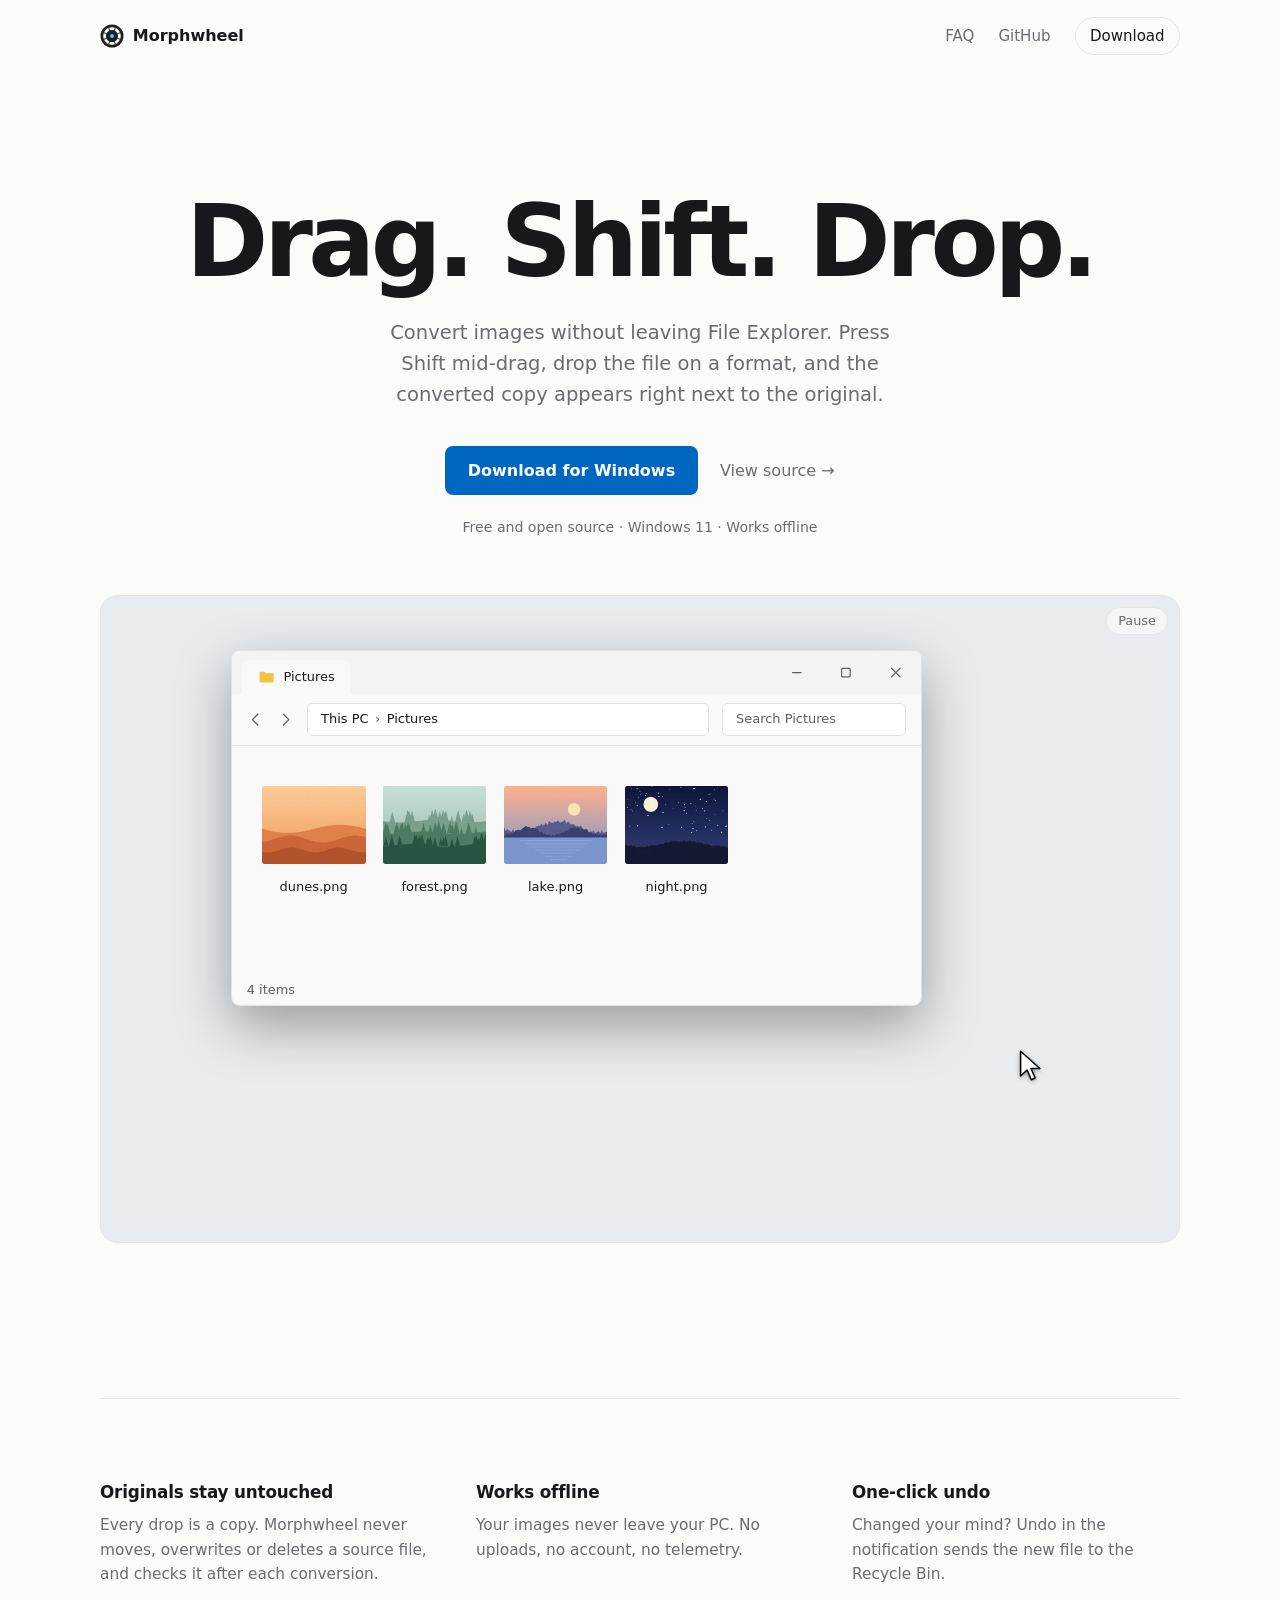
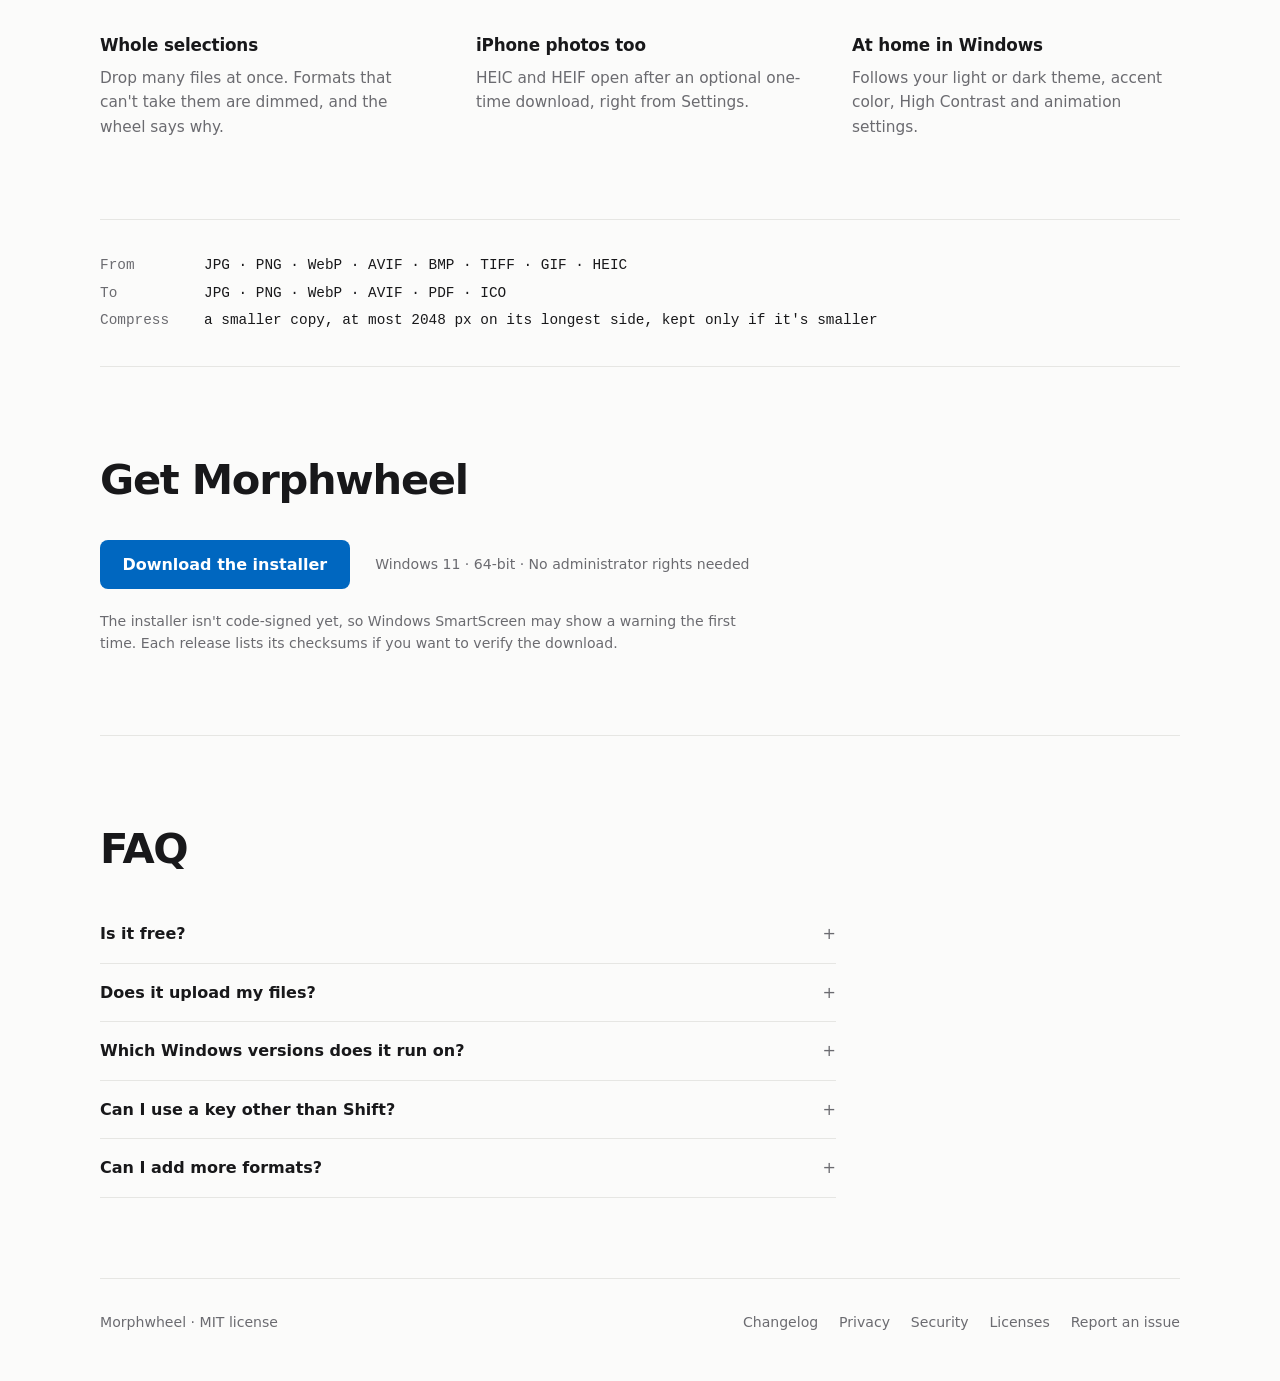
==== site/index.html @ 6b412530 "Site: a one-page showcase for morphwheel.yuvalrahamim.com (RD-37) A static page in site/ for Cloudfl" ====
<!DOCTYPE html>
<html lang="en">
<head>
  <meta charset="utf-8">
  <meta name="viewport" content="width=device-width, initial-scale=1">
  <title>Morphwheel: free drag-and-drop image converter for Windows</title>
  <meta name="description" content="Shift-drag an image in File Explorer and drop it on JPG, PNG, WebP, AVIF, PDF or ICO. The copy lands next to the original. Free, open source, offline.">
  <link rel="canonical" href="https://morphwheel.yuvalrahamim.com/">
  <meta name="color-scheme" content="dark light">
  <meta name="theme-color" content="#0c0c0d" media="(prefers-color-scheme: dark)">
  <meta name="theme-color" content="#fbfbfa" media="(prefers-color-scheme: light)">
  <link rel="icon" href="assets/icon.svg" type="image/svg+xml">
  <link rel="icon" href="assets/icon-256.png" type="image/png" sizes="256x256">
  <link rel="apple-touch-icon" href="assets/icon-256.png">

  <meta property="og:type" content="website">
  <meta property="og:site_name" content="Morphwheel">
  <meta property="og:title" content="Morphwheel: drag, Shift, drop to convert images on Windows">
  <meta property="og:description" content="A wheel of formats at your cursor, right in File Explorer. Free and open source.">
  <meta property="og:url" content="https://morphwheel.yuvalrahamim.com/">
  <meta property="og:image" content="https://morphwheel.yuvalrahamim.com/assets/og.png">
  <meta property="og:image:width" content="1200">
  <meta property="og:image:height" content="630">
  <meta property="og:image:alt" content="The Morphwheel wheel with JPG highlighted, beside the words Drag. Shift. Drop.">
  <meta name="twitter:card" content="summary_large_image">

  <link rel="stylesheet" href="styles.css">

  <script type="application/ld+json">
  {
    "@context": "https://schema.org",
    "@type": "SoftwareApplication",
    "name": "Morphwheel",
    "description": "A Windows utility that converts images during a drag in File Explorer: press Shift while dragging, and a wheel of formats appears at the cursor. Dropping the file on a format saves a converted copy next to the original.",
    "url": "https://morphwheel.yuvalrahamim.com/",
    "downloadUrl": "https://github.com/MorphWheel/morphwheel/releases/latest",
    "applicationCategory": "UtilitiesApplication",
    "operatingSystem": "Windows 11, Windows 10 22H2",
    "isAccessibleForFree": true,
    "offers": { "@type": "Offer", "price": "0", "priceCurrency": "USD" },
    "license": "https://opensource.org/licenses/MIT",
    "codeRepository": "https://github.com/MorphWheel/morphwheel",
    "image": "https://morphwheel.yuvalrahamim.com/assets/og.png",
    "featureList": [
      "Convert images to JPG, PNG, WebP, AVIF, PDF or ICO from File Explorer",
      "Compress images to a smaller copy",
      "HEIC and HEIF input with an optional download",
      "The original file is never moved, overwritten or deleted",
      "Works offline, with no telemetry",
      "Undo from the result notification",
      "Python plugins for more formats"
    ]
  }
  </script>
  <script type="application/ld+json">
  {
    "@context": "https://schema.org",
    "@type": "FAQPage",
    "mainEntity": [
      { "@type": "Question", "name": "Is Morphwheel free?",
        "acceptedAnswer": { "@type": "Answer", "text": "Yes. Morphwheel is free and open source under the MIT license, with no trial, no account and no ads." } },
      { "@type": "Question", "name": "Does Morphwheel upload my files?",
        "acceptedAnswer": { "@type": "Answer", "text": "No. Conversions run on your PC and nothing is sent anywhere. The only network request is the optional HEIC support download, and only if you choose to install it." } },
      { "@type": "Question", "name": "Which versions of Windows does Morphwheel support?",
        "acceptedAnswer": { "@type": "Answer", "text": "Windows 11, 64-bit. Windows 10 22H2 is best-effort. The installer needs no administrator rights." } },
      { "@type": "Question", "name": "Can Morphwheel convert HEIC photos from an iPhone?",
        "acceptedAnswer": { "@type": "Answer", "text": "Yes, after a one-time optional download of the HEIC engine from Settings. It is not bundled because its codecs are GPL-licensed." } },
      { "@type": "Question", "name": "Can I use a key other than Shift?",
        "acceptedAnswer": { "@type": "Answer", "text": "Yes. The trigger can be Shift, Ctrl or Ctrl+Shift, and the wheel comes in three sizes." } }
    ]
  }
  </script>
</head>
<body>
  <a class="skip" href="#main">Skip to content</a>

  <header class="top wrap">
    <a class="brand" href="/">
      <img src="assets/icon.svg" alt="" width="24" height="24">
      Morphwheel
    </a>
    <nav aria-label="Main">
      <a href="#faq">FAQ</a>
      <a href="https://github.com/MorphWheel/morphwheel">GitHub</a>
      <a class="pill" href="https://github.com/MorphWheel/morphwheel/releases/latest">Download</a>
    </nav>
  </header>

  <main id="main">
    <section class="hero wrap">
      <h1>Drag. Shift. Drop.</h1>
      <p class="lede">
        Convert images without leaving File Explorer. Press Shift mid-drag, drop the file on a
        format, and the converted copy appears right next to the original.
      </p>
      <div class="actions">
        <a class="button" href="https://github.com/MorphWheel/morphwheel/releases/latest">Download for Windows</a>
        <a class="link" href="https://github.com/MorphWheel/morphwheel">View source →</a>
      </div>
      <p class="meta">Free and open source · Windows 11 · Works offline</p>
    </section>

    <section class="demo-wrap wrap" aria-label="Demo">
      <input type="checkbox" id="pause" class="pause-input" aria-label="Pause the demo">
      <label for="pause" class="pause"><span class="when-playing">Pause</span><span class="when-paused">Play</span></label>
      <!-- One CSS timeline (10 s, see styles.css). The wheel and toast images are drawn by the app
           itself; everything else is a sketch of File Explorer. -->
      <div class="demo" role="img"
           aria-label="Demo: an image called lake.png is dragged in File Explorer, Shift opens the wheel at the cursor, the file is dropped on JPG, and lake.jpg appears next to the original while a notification reports “Converted to JPG”.">
        <div class="stage" aria-hidden="true">
          <div class="explorer">
            <div class="ex-title">
              <span class="ex-tab">
                <svg viewBox="0 0 16 16"><path d="M1.5 4.5a1 1 0 0 1 1-1h3.6l1.4 1.4h6a1 1 0 0 1 1 1v6.6a1 1 0 0 1-1 1h-11a1 1 0 0 1-1-1Z"/></svg>
                Pictures
              </span>
              <span class="ex-controls">
                <svg viewBox="0 0 10 10"><path d="M1 5h8"/></svg>
                <svg viewBox="0 0 10 10"><rect x="1" y="1" width="8" height="8" rx="1"/></svg>
                <svg viewBox="0 0 10 10"><path d="m1 1 8 8M9 1 1 9"/></svg>
              </span>
            </div>
            <div class="ex-bar">
              <svg viewBox="0 0 16 16"><path d="M10 3 5 8l5 5"/></svg>
              <svg viewBox="0 0 16 16"><path d="m6 3 5 5-5 5"/></svg>
              <span class="ex-address">This PC <i>›</i> Pictures</span>
              <span class="ex-search">Search Pictures</span>
            </div>
            <div class="ex-files">
              <figure class="tile"><img src="assets/thumb-dunes.webp" alt="" width="192" height="144"><figcaption>dunes.png</figcaption></figure>
              <figure class="tile"><img src="assets/thumb-forest.webp" alt="" width="192" height="144"><figcaption>forest.png</figcaption></figure>
              <figure class="tile tile-new"><img src="assets/thumb-lake.webp" alt="" width="192" height="144"><figcaption>lake.jpg</figcaption></figure>
              <figure class="tile tile-source"><img src="assets/thumb-lake.webp" alt="" width="192" height="144"><figcaption>lake.png</figcaption></figure>
              <figure class="tile"><img src="assets/thumb-night.webp" alt="" width="192" height="144"><figcaption>night.png</figcaption></figure>
            </div>
            <div class="ex-status"><span class="n4">4 items</span><span class="n5">5 items</span></div>
          </div>

          <div class="wheel">
            <picture>
              <source srcset="assets/wheel-idle-light.webp" media="(prefers-color-scheme: light)">
              <img src="assets/wheel-idle-dark.webp" alt="" width="760" height="760">
            </picture>
            <picture class="wheel-hover">
              <source srcset="assets/wheel-jpg-light.webp" media="(prefers-color-scheme: light)">
              <img src="assets/wheel-jpg-dark.webp" alt="" width="760" height="760">
            </picture>
          </div>

          <div class="toast">
            <picture>
              <source srcset="assets/toast-light.webp" media="(prefers-color-scheme: light)">
              <img src="assets/toast-dark.webp" alt="" width="720" height="182">
            </picture>
          </div>

          <kbd class="key">⇧ Shift</kbd>

          <div class="cursor">
            <img class="ghost" src="assets/thumb-lake.webp" alt="" width="192" height="144">
            <svg class="arrow" viewBox="0 0 20 30"><path d="M1.5 1.5v23l6-5.6 3.9 9 3.6-1.6-3.9-8.8h8.2Z"/></svg>
          </div>
        </div>
      </div>
      <ol class="captions" aria-hidden="true">
        <li class="c1">Drag an image in File Explorer</li>
        <li class="c2">Press Shift and the wheel opens under the cursor</li>
        <li class="c3">Drop it on a format</li>
        <li class="c4">The copy lands next to the original, which stays untouched</li>
      </ol>
    </section>

    <section class="facts wrap" aria-labelledby="facts-title">
      <h2 id="facts-title" class="sr-only">Features</h2>
      <div>
        <h3>Originals stay untouched</h3>
        <p>Every drop is a copy. Morphwheel never moves, overwrites or deletes a source file, and
          checks it after each conversion.</p>
      </div>
      <div>
        <h3>Works offline</h3>
        <p>Your images never leave your PC. No uploads, no account, no telemetry.</p>
      </div>
      <div>
        <h3>One-click undo</h3>
        <p>Changed your mind? Undo in the notification sends the new file to the Recycle Bin.</p>
      </div>
      <div>
        <h3>Whole selections</h3>
        <p>Drop many files at once. Formats that can't take them are dimmed, and the wheel says
          why.</p>
      </div>
      <div>
        <h3>iPhone photos too</h3>
        <p>HEIC and HEIF open after an optional one-time download, right from Settings.</p>
      </div>
      <div>
        <h3>At home in Windows</h3>
        <p>Follows your light or dark theme, accent color, High Contrast and animation settings.</p>
      </div>
    </section>

    <section class="formats wrap" aria-labelledby="formats-title">
      <h2 id="formats-title" class="sr-only">Formats</h2>
      <p><span>From</span> JPG · PNG · WebP · AVIF · BMP · TIFF · GIF · HEIC</p>
      <p><span>To</span> JPG · PNG · WebP · AVIF · PDF · ICO</p>
      <p><span>Compress</span> a smaller copy, at most 2048 px on its longest side, kept only if it's smaller</p>
    </section>

    <section id="install" class="install wrap">
      <h2>Get Morphwheel</h2>
      <div class="install-row">
        <a class="button" href="https://github.com/MorphWheel/morphwheel/releases/latest">Download the installer</a>
        <span class="meta">Windows 11 · 64-bit · No administrator rights needed</span>
      </div>
      <p class="meta note">
        The installer isn't code-signed yet, so Windows SmartScreen may show a warning the first
        time. Each release lists its checksums if you want to verify the download.
      </p>
    </section>

    <section id="faq" class="faq wrap">
      <h2>FAQ</h2>
      <details>
        <summary>Is it free?</summary>
        <p>Yes. Morphwheel is free and open source under the MIT license, with no trial, no account
          and no ads.</p>
      </details>
      <details>
        <summary>Does it upload my files?</summary>
        <p>No. Conversions run on your PC and nothing is sent anywhere. The only network request is
          the optional HEIC download, and only if you choose to install it.</p>
      </details>
      <details>
        <summary>Which Windows versions does it run on?</summary>
        <p>Windows 11, 64-bit. Windows 10 22H2 is best-effort. The installer needs no administrator
          rights.</p>
      </details>
      <details>
        <summary>Can I use a key other than Shift?</summary>
        <p>Yes. The trigger can be Shift, Ctrl or Ctrl+Shift, and the wheel comes in three sizes.</p>
      </details>
      <details>
        <summary>Can I add more formats?</summary>
        <p>Yes, with plugins written in Python. They appear in the wheel's More slice. The
          <a href="https://github.com/MorphWheel/morphwheel/blob/main/docs/plugins.md">plugin guide</a>
          has a complete converter in about thirty lines.</p>
      </details>
    </section>
  </main>

  <footer class="foot wrap">
    <span>Morphwheel · MIT license</span>
    <nav aria-label="Project">
      <a href="https://github.com/MorphWheel/morphwheel/blob/main/CHANGELOG.md">Changelog</a>
      <a href="https://github.com/MorphWheel/morphwheel/blob/main/PRIVACY.md">Privacy</a>
      <a href="https://github.com/MorphWheel/morphwheel/blob/main/SECURITY.md">Security</a>
      <a href="https://github.com/MorphWheel/morphwheel/blob/main/THIRD_PARTY_NOTICES.md">Licenses</a>
      <a href="https://github.com/MorphWheel/morphwheel/issues">Report an issue</a>
    </nav>
  </footer>
</body>
</html>
---- site/styles.css ----
/* Morphwheel site: one static page, no scripts. Dark by default, light follows the OS.
   The demo is one 10 s CSS timeline; every animated part uses --T and the same percentages. */

:root {
  --bg: #0c0c0d;
  --text: #ededed;
  --muted: #8f8f94;
  --line: #222225;
  --accent: #0078d4;
  --accent-text: #fff;
  --font: "Segoe UI Variable Text", "Segoe UI", system-ui, -apple-system, "Helvetica Neue", Arial, sans-serif;
  --display: "Segoe UI Variable Display", "Segoe UI", system-ui, -apple-system, "Helvetica Neue", Arial, sans-serif;
  --mono: "Cascadia Mono", "Cascadia Code", Consolas, ui-monospace, monospace;

  /* the demo's desktop and File Explorer (Windows 11 dark) */
  --desk: #17181b;
  --win: #1c1c1c;
  --win-bar: #202020;
  --win-line: #2e2e2e;
  --win-field: #2b2b2b;
  --win-text: #e8e8e8;
  --win-muted: #9a9a9a;
  --select: rgb(76 194 255 / 0.16);
  --select-line: rgb(76 194 255 / 0.5);
  --key: #26272b;
}

@media (prefers-color-scheme: light) {
  :root {
    --bg: #fbfbfa;
    --text: #18181a;
    --muted: #6b6b70;
    --line: #e6e6e3;
    --accent: #0067c0;

    --desk: #e9ecef;
    --win: #f9f9f9;
    --win-bar: #f3f3f3;
    --win-line: #e2e2e2;
    --win-field: #fff;
    --win-text: #1a1a1a;
    --win-muted: #616161;
    --select: rgb(0 103 192 / 0.1);
    --select-line: rgb(0 103 192 / 0.45);
    --key: #fff;
  }
}

*,
*::before,
*::after {
  box-sizing: border-box;
}

html {
  -webkit-text-size-adjust: 100%;
}

body {
  margin: 0;
  background: var(--bg);
  color: var(--text);
  font: 16px/1.6 var(--font);
  -webkit-font-smoothing: antialiased;
}

a {
  color: inherit;
}

a:focus-visible {
  outline: 2px solid var(--accent);
  outline-offset: 3px;
  border-radius: 4px;
}

h1,
h2 {
  font-family: var(--display);
  margin: 0;
}

p {
  margin: 0;
}

code {
  font: 0.9em var(--mono);
}

.wrap {
  width: min(1080px, 100% - 3rem);
  margin-inline: auto;
}

.sr-only {
  position: absolute;
  width: 1px;
  height: 1px;
  overflow: hidden;
  clip-path: inset(50%);
  white-space: nowrap;
}

.skip {
  position: absolute;
  inset-inline-start: 1rem;
  top: -3rem;
  padding: 0.5rem 1rem;
  background: var(--accent);
  color: var(--accent-text);
  border-radius: 6px;
}

.skip:focus {
  top: 1rem;
}

/* ------------------------------------------------------------------ header */

.top {
  display: flex;
  align-items: center;
  justify-content: space-between;
  height: 72px;
}

.brand {
  display: inline-flex;
  align-items: center;
  gap: 0.55rem;
  font-weight: 600;
  text-decoration: none;
}

.top nav {
  display: flex;
  align-items: center;
  gap: 1.5rem;
  font-size: 0.94rem;
}

.top nav a {
  color: var(--muted);
  text-decoration: none;
  transition: color 0.15s;
}

.top nav a:hover {
  color: var(--text);
}

.top nav .pill {
  color: var(--text);
  padding: 0.35rem 0.9rem;
  border: 1px solid var(--line);
  border-radius: 999px;
}

/* ------------------------------------------------------------------ hero */

.hero {
  padding: clamp(4rem, 10vw, 7.5rem) 0 clamp(2.5rem, 5vw, 3.5rem);
  text-align: center;
}

h1 {
  font-size: clamp(3rem, 9vw, 6.2rem);
  font-weight: 700;
  line-height: 1;
  letter-spacing: -0.045em;
}

.lede {
  max-width: 34rem;
  margin: 1.6rem auto 0;
  font-size: clamp(1.05rem, 2vw, 1.22rem);
  color: var(--muted);
}

.actions {
  display: flex;
  flex-wrap: wrap;
  justify-content: center;
  align-items: center;
  gap: 1.4rem;
  margin-top: 2.2rem;
}

.button {
  display: inline-block;
  padding: 0.75rem 1.4rem;
  border-radius: 8px;
  background: var(--accent);
  color: var(--accent-text);
  font-weight: 600;
  text-decoration: none;
  transition: filter 0.15s;
}

.button:hover {
  filter: brightness(1.12);
}

.link {
  color: var(--muted);
  text-decoration: none;
  font-weight: 500;
  transition: color 0.15s;
}

.link:hover {
  color: var(--text);
}

.meta {
  margin-top: 1.3rem;
  font-size: 0.88rem;
  color: var(--muted);
}

/* ------------------------------------------------------------------ the demo
   A 1000 by 600 design-pixel stage; 1 design px = var(--u), so it scales as one picture. */

.demo-wrap {
  position: relative;
  padding-bottom: clamp(4rem, 9vw, 7rem);
}

.pause-input {
  position: absolute;
  opacity: 0;
  pointer-events: none;
}

.pause {
  position: absolute;
  z-index: 1;
  top: 0.75rem;
  right: 0.75rem;
  padding: 0.2rem 0.7rem;
  border: 1px solid var(--line);
  border-radius: 999px;
  background: color-mix(in srgb, var(--bg) 70%, transparent);
  color: var(--muted);
  font-size: 0.8rem;
  cursor: pointer;
  transition: color 0.15s;
}

.pause:hover {
  color: var(--text);
}

.pause-input:focus-visible + .pause {
  outline: 2px solid var(--accent);
  outline-offset: 2px;
}

.when-paused,
.pause-input:checked + .pause .when-playing {
  display: none;
}

.pause-input:checked + .pause .when-paused {
  display: inline;
}

.pause-input:checked ~ .demo .stage *,
.pause-input:checked ~ .captions li {
  animation-play-state: paused;
}

.demo {
  container-type: inline-size;
}

.stage {
  --u: calc(100cqw / 1000);
  position: relative;
  aspect-ratio: 1000 / 600;
  overflow: hidden;
  border-radius: calc(var(--u) * 16);
  background: var(--desk);
  border: 1px solid var(--line);
  font-family: "Segoe UI", system-ui, sans-serif;
  font-size: calc(var(--u) * 12);
  color: var(--win-text);
  user-select: none;
}

.stage *,
.captions li {
  animation-duration: 10s;
  animation-iteration-count: infinite;
  animation-timing-function: ease-in-out;
}

.stage svg {
  fill: none;
  stroke: currentColor;
  stroke-width: 1.2;
  stroke-linecap: round;
  stroke-linejoin: round;
}

/* File Explorer: x 120 to 760, y 50 to 380 */
.explorer {
  position: absolute;
  left: calc(var(--u) * 120);
  top: calc(var(--u) * 50);
  width: calc(var(--u) * 640);
  height: calc(var(--u) * 330);
  display: flex;
  flex-direction: column;
  background: var(--win);
  border: 1px solid var(--win-line);
  border-radius: calc(var(--u) * 8);
  box-shadow: 0 calc(var(--u) * 18) calc(var(--u) * 50) rgb(0 0 0 / 0.35);
  overflow: hidden;
}

.ex-title {
  display: flex;
  justify-content: space-between;
  align-items: center;
  height: calc(var(--u) * 40);
  padding-inline-start: calc(var(--u) * 10);
  background: var(--win-bar);
}

.ex-tab {
  display: inline-flex;
  align-items: center;
  gap: calc(var(--u) * 8);
  height: calc(var(--u) * 32);
  margin-top: calc(var(--u) * 8);
  padding: 0 calc(var(--u) * 14);
  background: var(--win);
  border-radius: calc(var(--u) * 7) calc(var(--u) * 7) 0 0;
}

.stage .ex-tab svg {
  width: calc(var(--u) * 16);
  height: calc(var(--u) * 16);
  fill: #f0c342;
  stroke: none;
}

.ex-controls {
  display: flex;
  height: 100%;
}

.stage .ex-controls svg {
  width: calc(var(--u) * 46);
  height: 100%;
  padding: 0 calc(var(--u) * 18);
  stroke: var(--win-muted);
}

.ex-bar {
  display: flex;
  align-items: center;
  gap: calc(var(--u) * 12);
  height: calc(var(--u) * 48);
  padding: 0 calc(var(--u) * 14);
  border-bottom: 1px solid var(--win-line);
  color: var(--win-muted);
}

.ex-bar > svg {
  width: calc(var(--u) * 16);
  height: calc(var(--u) * 16);
}

.ex-address,
.ex-search {
  height: calc(var(--u) * 30);
  display: flex;
  align-items: center;
  padding: 0 calc(var(--u) * 12);
  background: var(--win-field);
  border: 1px solid var(--win-line);
  border-radius: calc(var(--u) * 5);
}

.ex-address {
  flex: 1;
  color: var(--win-text);
}

.ex-address i {
  font-style: normal;
  margin: 0 calc(var(--u) * 6);
  color: var(--win-muted);
}

.ex-search {
  width: calc(var(--u) * 170);
}

.ex-files {
  display: flex;
  flex: 1;
  align-items: flex-start;
  padding: calc(var(--u) * 16) calc(var(--u) * 20);
}

.tile {
  flex: none;
  width: calc(var(--u) * 112);
  margin: 0;
  padding: calc(var(--u) * 8) 0 calc(var(--u) * 6);
  text-align: center;
  border: 1px solid transparent;
  border-radius: calc(var(--u) * 5);
  overflow: hidden;
  white-space: nowrap;
}

.tile img {
  display: block;
  width: calc(var(--u) * 96);
  height: calc(var(--u) * 72);
  margin: calc(var(--u) * 12) auto;
  border-radius: calc(var(--u) * 2);
}

.ex-status {
  position: relative;
  height: calc(var(--u) * 28);
  padding: 0 calc(var(--u) * 14);
  display: flex;
  align-items: center;
  color: var(--win-muted);
}

.ex-status span {
  position: absolute;
}

/* The wheel: 380 design px (its window at size M), centered at (540, 300) */
.wheel {
  position: absolute;
  left: calc(var(--u) * 350);
  top: calc(var(--u) * 110);
  width: calc(var(--u) * 380);
  height: calc(var(--u) * 380);
}

.wheel picture,
.wheel img {
  position: absolute;
  inset: 0;
  width: 100%;
  height: 100%;
}

/* The toast: 360 by 91, bottom right */
.toast {
  position: absolute;
  right: calc(var(--u) * 24);
  bottom: calc(var(--u) * 24);
  width: calc(var(--u) * 360);
  filter: drop-shadow(0 calc(var(--u) * 8) calc(var(--u) * 18) rgb(0 0 0 / 0.3));
}

.toast img {
  display: block;
  width: 100%;
  height: auto;
}

.key {
  position: absolute;
  left: calc(var(--u) * 24);
  bottom: calc(var(--u) * 24);
  padding: calc(var(--u) * 8) calc(var(--u) * 16);
  font: 600 calc(var(--u) * 15) / 1 "Segoe UI", system-ui, sans-serif;
  color: var(--win-text);
  background: var(--key);
  border: 1px solid var(--win-line);
  border-bottom-width: calc(var(--u) * 3);
  border-radius: calc(var(--u) * 7);
}

/* The pointer; its hot spot is the element's origin */
.cursor {
  position: absolute;
  left: 0;
  top: 0;
  width: 0;
  height: 0;
}

.stage .arrow {
  position: absolute;
  width: calc(var(--u) * 20);
  height: calc(var(--u) * 30);
  fill: #fff;
  stroke: #000;
  stroke-width: 1.4;
  filter: drop-shadow(0 1px 2px rgb(0 0 0 / 0.4));
}

.ghost {
  position: absolute;
  left: calc(var(--u) * 14);
  top: calc(var(--u) * 20);
  width: calc(var(--u) * 52);
  height: calc(var(--u) * 39);
  border-radius: calc(var(--u) * 3);
}

/* ---- the timeline: drag (4-24 %), Shift (27-38 %), aim (40-47 %), drop (52 %), result */

.cursor {
  translate: calc(var(--u) * 850) calc(var(--u) * 420);
  animation-name: pointer;
}

@keyframes pointer {
  0%, 4% { translate: calc(var(--u) * 850) calc(var(--u) * 420); }
  14%, 16% { translate: calc(var(--u) * 420) calc(var(--u) * 200); }
  24%, 40% { translate: calc(var(--u) * 540) calc(var(--u) * 300); }
  47%, 54% { translate: calc(var(--u) * 512) calc(var(--u) * 212); }
  64%, 100% { translate: calc(var(--u) * 850) calc(var(--u) * 420); }
}

.ghost {
  opacity: 0;
  animation-name: ghost;
}

@keyframes ghost {
  0%, 17% { opacity: 0; }
  19%, 52% { opacity: 0.55; }
  53%, 100% { opacity: 0; }
}

.tile-source {
  animation-name: selected;
}

@keyframes selected {
  0%, 15% { background: transparent; border-color: transparent; }
  16%, 92% { background: var(--select); border-color: var(--select-line); }
  95%, 100% { background: transparent; border-color: transparent; }
}

.key {
  opacity: 0;
  animation-name: key;
}

@keyframes key {
  0%, 26% { opacity: 0; transform: translateY(calc(var(--u) * 6)); }
  27.5%, 37% { opacity: 1; transform: translateY(0); }
  39%, 100% { opacity: 0; transform: translateY(0); }
}

.wheel {
  opacity: 0;
  animation-name: wheel;
}

@keyframes wheel {
  0%, 28.5% { opacity: 0; transform: scale(0.94); }
  30.5%, 52.5% { opacity: 1; transform: scale(1); }
  54.5%, 100% { opacity: 0; transform: scale(0.96); }
}

.wheel-hover {
  opacity: 0;
  animation-name: hover;
}

@keyframes hover {
  0%, 44.5% { opacity: 0; }
  45.5%, 99% { opacity: 1; }
  100% { opacity: 0; }
}

.tile-new {
  width: 0;
  opacity: 0;
  border: 0;
  animation-name: new-file;
}

@keyframes new-file {
  0%, 55% { width: 0; opacity: 0; }
  58%, 92% { width: calc(var(--u) * 112); opacity: 1; }
  96%, 100% { width: 0; opacity: 0; }
}

.n5 {
  opacity: 0;
  animation-name: show-mid;
}

.n4 {
  animation-name: hide-mid;
}

@keyframes show-mid {
  0%, 56% { opacity: 0; }
  57%, 93% { opacity: 1; }
  94%, 100% { opacity: 0; }
}

@keyframes hide-mid {
  0%, 56% { opacity: 1; }
  57%, 93% { opacity: 0; }
  94%, 100% { opacity: 1; }
}

.toast {
  opacity: 0;
  animation-name: toast;
}

@keyframes toast {
  0%, 57% { opacity: 0; transform: translateY(calc(var(--u) * 14)); }
  60%, 89% { opacity: 1; transform: translateY(0); }
  92%, 100% { opacity: 0; transform: translateY(0); }
}

/* ---- the captions under the stage, on the same clock */

.captions {
  position: relative;
  height: 1.6em;
  margin: 1.2rem 0 0;
  padding: 0;
  list-style: none;
  text-align: center;
  color: var(--muted);
  font-size: 0.95rem;
}

.captions li {
  position: absolute;
  inset: 0;
  opacity: 0;
}

.captions .c1 { animation-name: cap1; }
.captions .c2 { animation-name: cap2; }
.captions .c3 { animation-name: cap3; }
.captions .c4 { animation-name: cap4; }

@keyframes cap1 {
  0%, 23% { opacity: 1; }
  25%, 94% { opacity: 0; }
  96%, 100% { opacity: 1; }
}

@keyframes cap2 {
  0%, 25% { opacity: 0; }
  27%, 39% { opacity: 1; }
  41%, 100% { opacity: 0; }
}

@keyframes cap3 {
  0%, 41% { opacity: 0; }
  43%, 54% { opacity: 1; }
  56%, 100% { opacity: 0; }
}

@keyframes cap4 {
  0%, 56% { opacity: 0; }
  58%, 92% { opacity: 1; }
  94%, 100% { opacity: 0; }
}

/* ------------------------------------------------------------------ facts */

.facts {
  display: grid;
  grid-template-columns: repeat(3, 1fr);
  gap: 2.8rem 3rem;
  padding: clamp(3rem, 7vw, 5rem) 0;
  border-top: 1px solid var(--line);
}

.facts h3 {
  margin-top: 0;
  font-family: var(--display);
  font-size: 1.05rem;
  font-weight: 600;
  margin-bottom: 0.45rem;
  letter-spacing: -0.01em;
}

.facts p {
  color: var(--muted);
  font-size: 0.96rem;
}

/* ------------------------------------------------------------------ formats */

.formats {
  padding: 2rem 0;
  border-top: 1px solid var(--line);
  font: 0.9rem/1.9 var(--mono);
  color: var(--text);
}

.formats p {
  display: grid;
  grid-template-columns: 6.5rem 1fr;
}

.formats span {
  color: var(--muted);
}

.formats small {
  color: var(--muted);
  font-size: 1em;
}

/* ------------------------------------------------------------------ install */

.install {
  padding: clamp(3rem, 7vw, 5rem) 0;
  border-top: 1px solid var(--line);
}

.install h2 {
  font-size: clamp(1.8rem, 4vw, 2.6rem);
  font-weight: 700;
  letter-spacing: -0.03em;
}

.install-row {
  display: flex;
  flex-wrap: wrap;
  align-items: center;
  gap: 1rem 1.6rem;
  margin-top: 1.6rem;
}

.install-row code {
  padding: 0.7rem 1rem;
  border: 1px solid var(--line);
  border-radius: 8px;
}

.install-row .meta {
  margin: 0;
}

.install .note {
  max-width: 40rem;
}

/* ------------------------------------------------------------------ FAQ */

.faq {
  padding: clamp(3rem, 7vw, 5rem) 0;
  border-top: 1px solid var(--line);
}

.faq h2 {
  font-size: clamp(1.8rem, 4vw, 2.6rem);
  font-weight: 700;
  letter-spacing: -0.03em;
  margin-bottom: 1.4rem;
}

.faq details {
  max-width: 46rem;
  border-bottom: 1px solid var(--line);
}

.faq summary {
  display: flex;
  justify-content: space-between;
  gap: 1rem;
  padding: 1rem 0;
  font-weight: 600;
  cursor: pointer;
  list-style: none;
}

.faq summary::-webkit-details-marker {
  display: none;
}

.faq summary::after {
  content: "+";
  color: var(--muted);
  font-weight: 400;
  transition: rotate 0.2s;
}

.faq details[open] summary::after {
  rotate: 45deg;
}

.faq summary:focus-visible {
  outline: 2px solid var(--accent);
  outline-offset: 2px;
  border-radius: 4px;
}

.faq details p {
  padding-bottom: 1.1rem;
  color: var(--muted);
}

.faq a {
  color: var(--text);
}

/* ------------------------------------------------------------------ footer */

.foot {
  display: flex;
  flex-wrap: wrap;
  justify-content: space-between;
  gap: 1rem;
  padding: 2rem 0 3rem;
  border-top: 1px solid var(--line);
  font-size: 0.88rem;
  color: var(--muted);
}

.foot nav {
  display: flex;
  flex-wrap: wrap;
  gap: 1.3rem;
}

.foot a {
  text-decoration: none;
}

.foot a:hover {
  color: var(--text);
}

/* ------------------------------------------------------------------ 404 */

.not-found {
  padding: 8rem 0;
  text-align: center;
}

.not-found .lede {
  margin-bottom: 2rem;
}

/* ------------------------------------------------------------------ narrow screens */

@media (max-width: 820px) {
  .facts {
    grid-template-columns: 1fr 1fr;
  }
}

@media (max-width: 560px) {
  .facts {
    grid-template-columns: 1fr;
  }

  .demo-wrap {
    width: calc(100% - 1rem);
  }

  .captions {
    height: 3.2em;
  }

  .formats p {
    grid-template-columns: 1fr;
    margin-bottom: 0.6rem;
  }
}

/* ------------------------------------------------------------------ reduced motion
   No timeline: the stage holds the moment just before the drop. */

@media (prefers-reduced-motion: reduce) {
  .stage *,
  .captions li {
    animation: none !important;
  }

  .cursor {
    translate: calc(var(--u) * 512) calc(var(--u) * 212);
  }

  .ghost {
    opacity: 0.55;
  }

  .tile-source {
    background: var(--select);
    border-color: var(--select-line);
  }

  .wheel,
  .wheel-hover {
    opacity: 1;
  }

  .captions .c3 {
    opacity: 1;
  }

  .pause {
    display: none;
  }

  .faq summary::after {
    transition: none;
  }

  .button,
  .link,
  .top nav a {
    transition: none;
  }
}
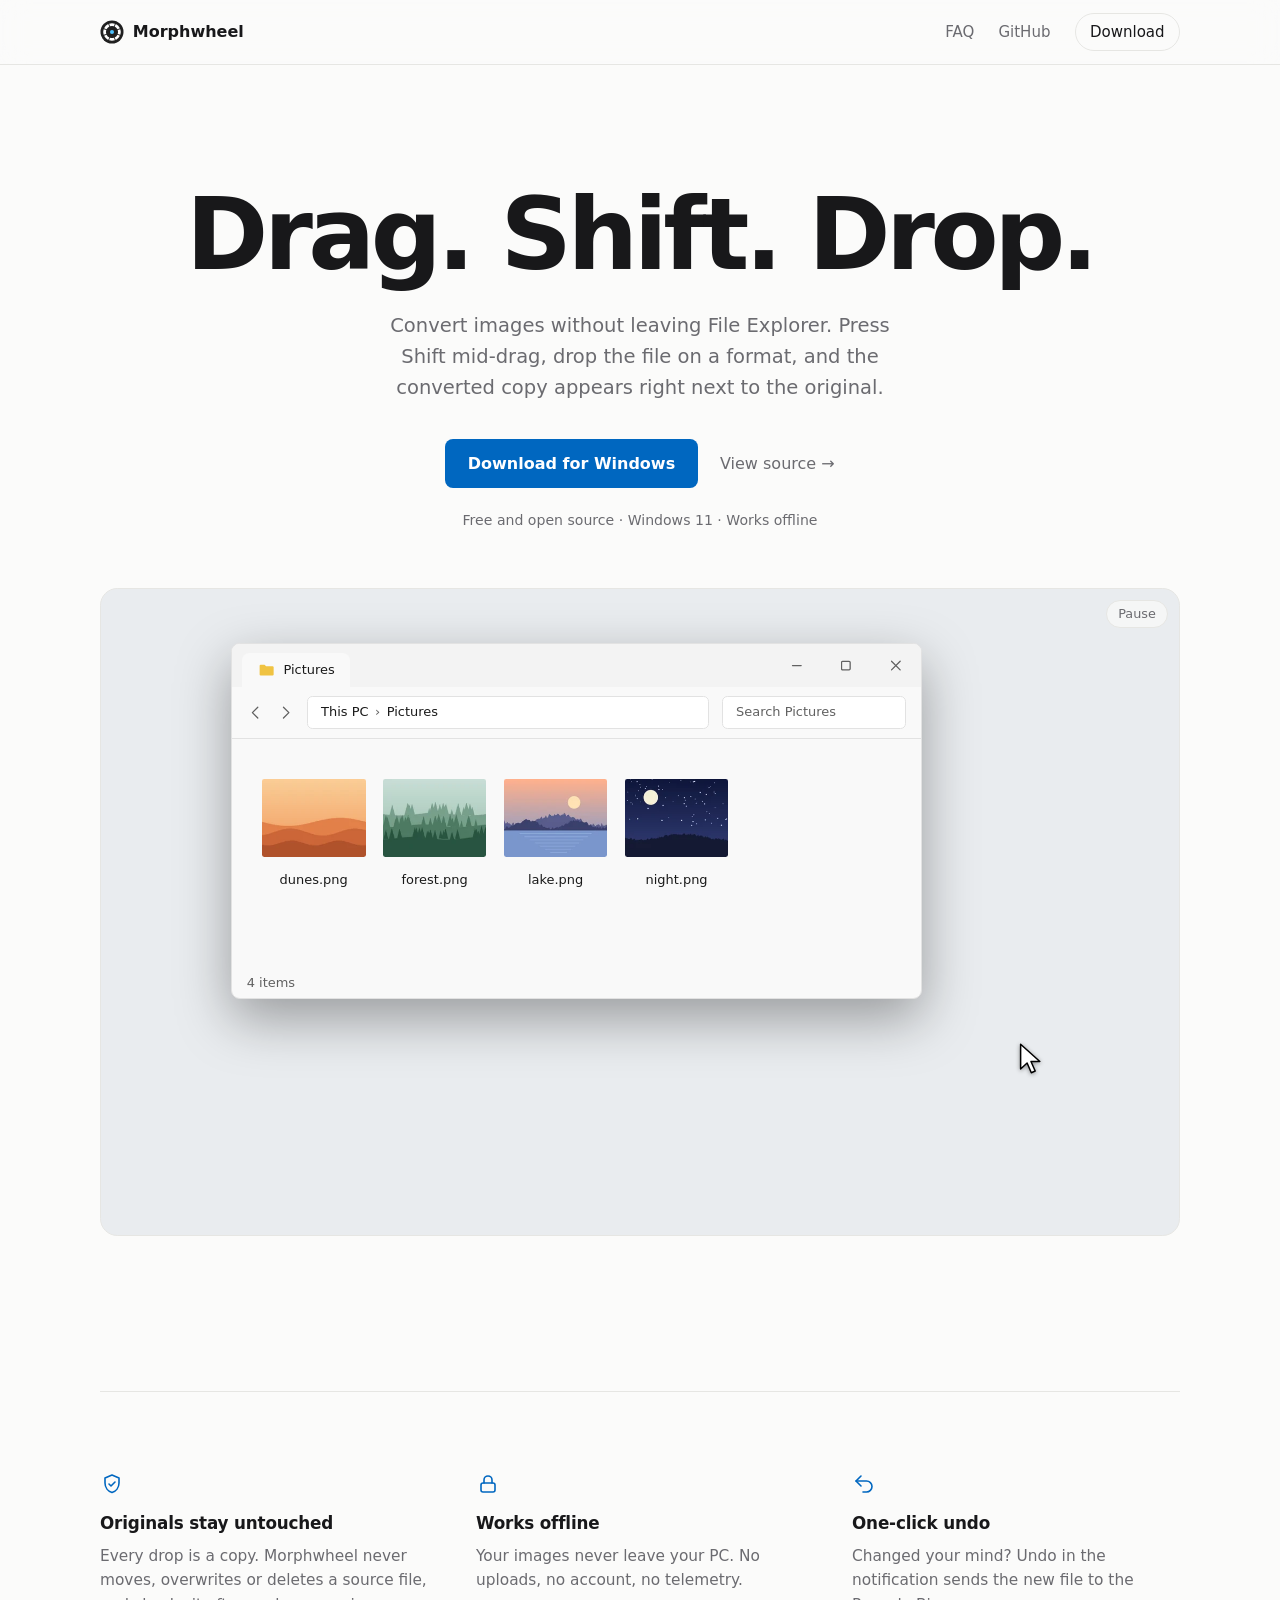
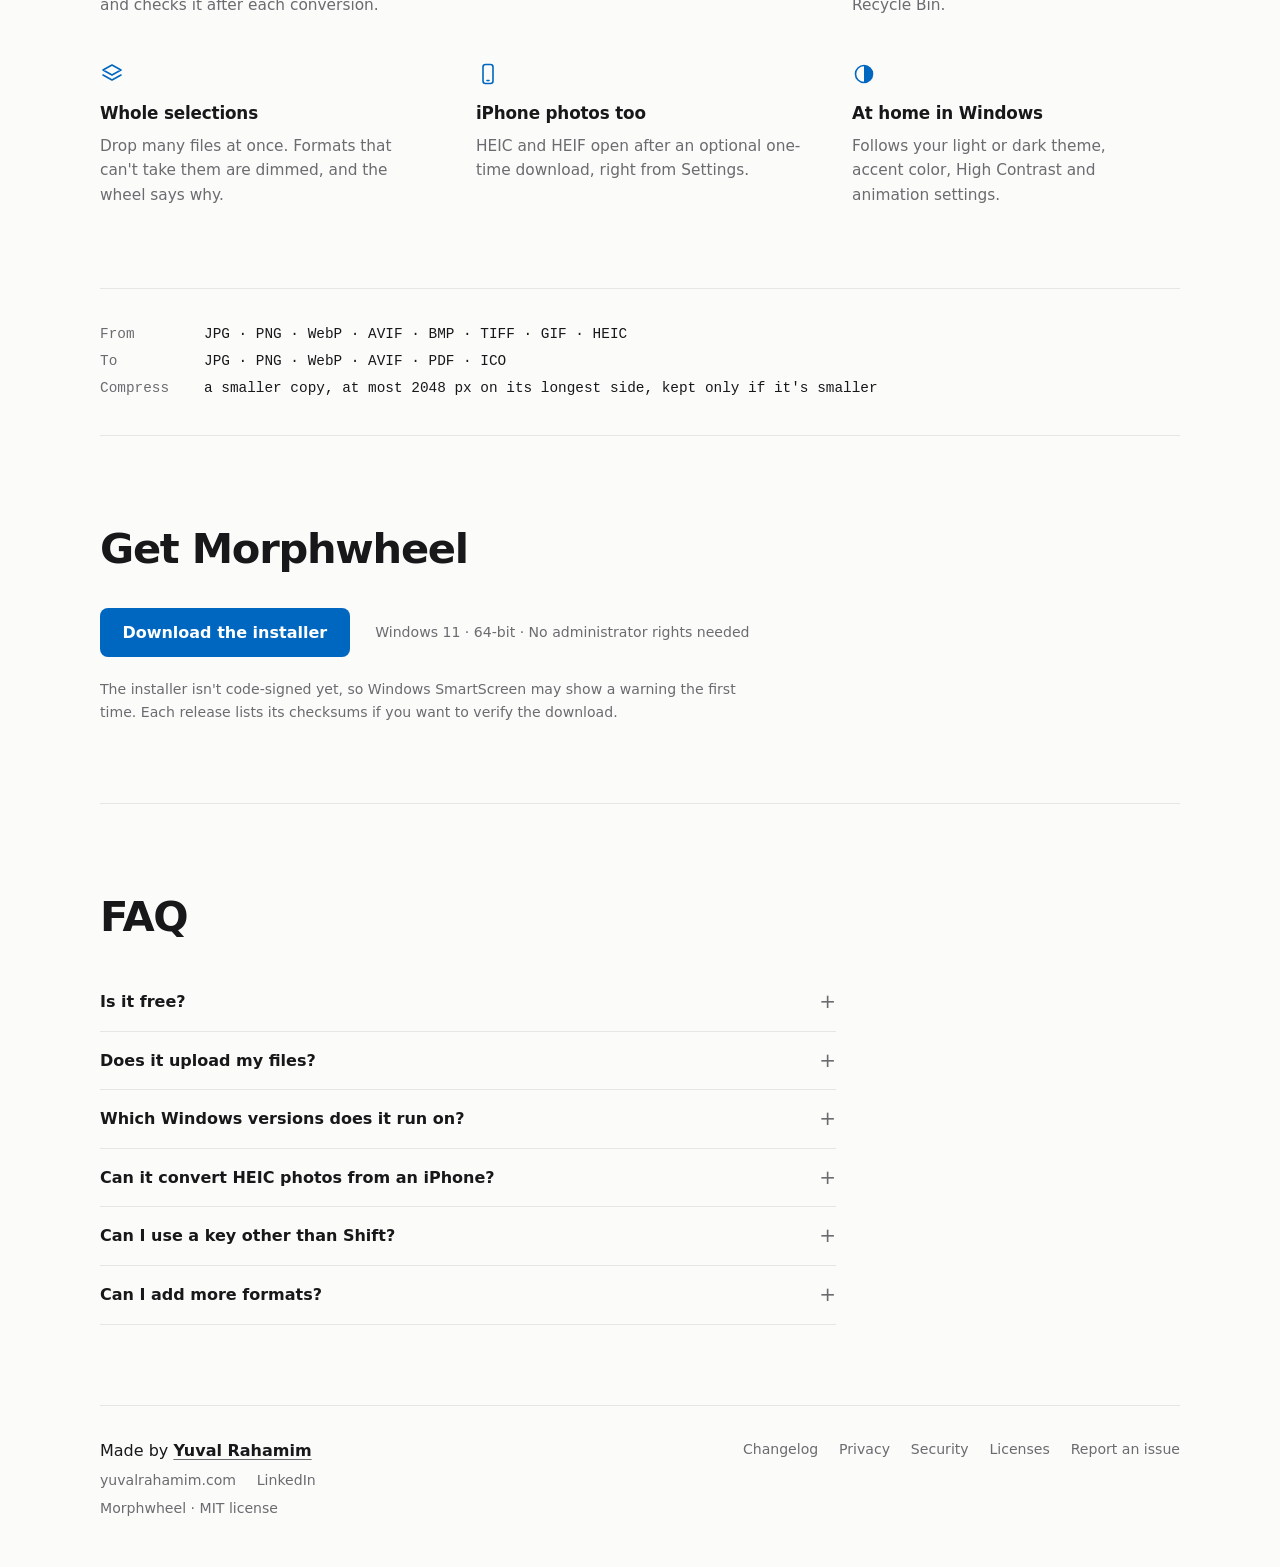
==== commit 47995194: "Site: motion, a sticky header, the maker's credit, and audit fixes (RD-37) - The footer credits Yuva" ====
--- a/site/index.html
+++ b/site/index.html
@@ -6,6 +6,7 @@
   <title>Morphwheel: free drag-and-drop image converter for Windows</title>
   <meta name="description" content="Shift-drag an image in File Explorer and drop it on JPG, PNG, WebP, AVIF, PDF or ICO. The copy lands next to the original. Free, open source, offline.">
   <link rel="canonical" href="https://morphwheel.yuvalrahamim.com/">
+  <meta name="author" content="Yuval Rahamim">
   <meta name="color-scheme" content="dark light">
   <meta name="theme-color" content="#0c0c0d" media="(prefers-color-scheme: dark)">
   <meta name="theme-color" content="#fbfbfa" media="(prefers-color-scheme: light)">
@@ -40,6 +41,12 @@
     "offers": { "@type": "Offer", "price": "0", "priceCurrency": "USD" },
     "license": "https://opensource.org/licenses/MIT",
     "codeRepository": "https://github.com/MorphWheel/morphwheel",
+    "author": {
+      "@type": "Person",
+      "name": "Yuval Rahamim",
+      "url": "https://yuvalrahamim.com/",
+      "sameAs": ["https://www.linkedin.com/in/yuvalra/"]
+    },
     "image": "https://morphwheel.yuvalrahamim.com/assets/og.png",
     "featureList": [
       "Convert images to JPG, PNG, WebP, AVIF, PDF or ICO from File Explorer",
@@ -57,16 +64,18 @@
     "@context": "https://schema.org",
     "@type": "FAQPage",
     "mainEntity": [
-      { "@type": "Question", "name": "Is Morphwheel free?",
+      { "@type": "Question", "name": "Is it free?",
         "acceptedAnswer": { "@type": "Answer", "text": "Yes. Morphwheel is free and open source under the MIT license, with no trial, no account and no ads." } },
-      { "@type": "Question", "name": "Does Morphwheel upload my files?",
-        "acceptedAnswer": { "@type": "Answer", "text": "No. Conversions run on your PC and nothing is sent anywhere. The only network request is the optional HEIC support download, and only if you choose to install it." } },
-      { "@type": "Question", "name": "Which versions of Windows does Morphwheel support?",
+      { "@type": "Question", "name": "Does it upload my files?",
+        "acceptedAnswer": { "@type": "Answer", "text": "No. Conversions run on your PC and nothing is sent anywhere. The only network request is the optional HEIC download, and only if you choose to install it." } },
+      { "@type": "Question", "name": "Which Windows versions does it run on?",
         "acceptedAnswer": { "@type": "Answer", "text": "Windows 11, 64-bit. Windows 10 22H2 is best-effort. The installer needs no administrator rights." } },
-      { "@type": "Question", "name": "Can Morphwheel convert HEIC photos from an iPhone?",
-        "acceptedAnswer": { "@type": "Answer", "text": "Yes, after a one-time optional download of the HEIC engine from Settings. It is not bundled because its codecs are GPL-licensed." } },
+      { "@type": "Question", "name": "Can it convert HEIC photos from an iPhone?",
+        "acceptedAnswer": { "@type": "Answer", "text": "Yes, after a one-time optional download of the HEIC engine from Settings. It isn't bundled because its codecs are GPL-licensed." } },
       { "@type": "Question", "name": "Can I use a key other than Shift?",
-        "acceptedAnswer": { "@type": "Answer", "text": "Yes. The trigger can be Shift, Ctrl or Ctrl+Shift, and the wheel comes in three sizes." } }
+        "acceptedAnswer": { "@type": "Answer", "text": "Yes. The trigger can be Shift, Ctrl or Ctrl+Shift, and the wheel comes in three sizes." } },
+      { "@type": "Question", "name": "Can I add more formats?",
+        "acceptedAnswer": { "@type": "Answer", "text": "Yes, with plugins written in Python. They appear in the wheel's More slice. The plugin guide has a complete converter in about thirty lines." } }
     ]
   }
   </script>
@@ -74,23 +83,25 @@
 <body>
   <a class="skip" href="#main">Skip to content</a>
 
-  <header class="top wrap">
-    <a class="brand" href="/">
-      <img src="assets/icon.svg" alt="" width="24" height="24">
-      Morphwheel
-    </a>
-    <nav aria-label="Main">
-      <a href="#faq">FAQ</a>
-      <a href="https://github.com/MorphWheel/morphwheel">GitHub</a>
-      <a class="pill" href="https://github.com/MorphWheel/morphwheel/releases/latest">Download</a>
-    </nav>
+  <header class="top">
+    <div class="top-in wrap">
+      <a class="brand" href="/">
+        <img src="assets/icon.svg" alt="" width="24" height="24">
+        Morphwheel
+      </a>
+      <nav aria-label="Main">
+        <a href="#faq">FAQ</a>
+        <a class="wide-only" href="https://github.com/MorphWheel/morphwheel">GitHub</a>
+        <a class="pill" href="https://github.com/MorphWheel/morphwheel/releases/latest">Download</a>
+      </nav>
+    </div>
   </header>
 
   <main id="main">
     <section class="hero wrap">
       <h1>Drag. Shift. Drop.</h1>
       <p class="lede">
-        Convert images without leaving File Explorer. Press Shift mid-drag, drop the file on a
+        Convert images without leaving File Explorer. Press Shift mid&#8209;drag, drop the file on a
         format, and the converted copy appears right next to the original.
       </p>
       <div class="actions">
@@ -173,28 +184,34 @@
     <section class="facts wrap" aria-labelledby="facts-title">
       <h2 id="facts-title" class="sr-only">Features</h2>
       <div>
+        <svg class="icon" viewBox="0 0 24 24" aria-hidden="true"><path d="M12 3 5 6v5c0 4.4 3 8.2 7 9.5 4-1.3 7-5.1 7-9.5V6Z"/><path d="m9 12 2 2 4-4"/></svg>
         <h3>Originals stay untouched</h3>
         <p>Every drop is a copy. Morphwheel never moves, overwrites or deletes a source file, and
           checks it after each conversion.</p>
       </div>
       <div>
+        <svg class="icon" viewBox="0 0 24 24" aria-hidden="true"><rect x="5" y="11" width="14" height="9" rx="2"/><path d="M8 11V8a4 4 0 0 1 8 0v3"/></svg>
         <h3>Works offline</h3>
         <p>Your images never leave your PC. No uploads, no account, no telemetry.</p>
       </div>
       <div>
+        <svg class="icon" viewBox="0 0 24 24" aria-hidden="true"><path d="M9 14 4 9l5-5"/><path d="M4 9h10.5a5.5 5.5 0 0 1 0 11H11"/></svg>
         <h3>One-click undo</h3>
         <p>Changed your mind? Undo in the notification sends the new file to the Recycle Bin.</p>
       </div>
       <div>
+        <svg class="icon" viewBox="0 0 24 24" aria-hidden="true"><path d="m12 3 9 5-9 5-9-5Z"/><path d="m3 13 9 5 9-5"/></svg>
         <h3>Whole selections</h3>
         <p>Drop many files at once. Formats that can't take them are dimmed, and the wheel says
           why.</p>
       </div>
       <div>
+        <svg class="icon" viewBox="0 0 24 24" aria-hidden="true"><rect x="7" y="2.5" width="10" height="19" rx="2.5"/><path d="M11 18.5h2"/></svg>
         <h3>iPhone photos too</h3>
         <p>HEIC and HEIF open after an optional one-time download, right from Settings.</p>
       </div>
       <div>
+        <svg class="icon" viewBox="0 0 24 24" aria-hidden="true"><circle cx="12" cy="12" r="8.5"/><path class="solid" d="M12 3.5a8.5 8.5 0 0 1 0 17Z"/></svg>
         <h3>At home in Windows</h3>
         <p>Follows your light or dark theme, accent color, High Contrast and animation settings.</p>
       </div>
@@ -237,6 +254,11 @@
           rights.</p>
       </details>
       <details>
+        <summary>Can it convert HEIC photos from an iPhone?</summary>
+        <p>Yes, after a one-time optional download of the HEIC engine from Settings. It isn't
+          bundled because its codecs are GPL-licensed.</p>
+      </details>
+      <details>
         <summary>Can I use a key other than Shift?</summary>
         <p>Yes. The trigger can be Shift, Ctrl or Ctrl+Shift, and the wheel comes in three sizes.</p>
       </details>
@@ -250,7 +272,14 @@
   </main>
 
   <footer class="foot wrap">
-    <span>Morphwheel · MIT license</span>
+    <div class="credit">
+      <p class="maker">Made by <a href="https://yuvalrahamim.com/" rel="author">Yuval Rahamim</a></p>
+      <p class="maker-links">
+        <a href="https://yuvalrahamim.com/">yuvalrahamim.com</a>
+        <a href="https://yuvalrahamim.com/linkedin" rel="me">LinkedIn</a>
+      </p>
+      <p>Morphwheel · MIT license</p>
+    </div>
     <nav aria-label="Project">
       <a href="https://github.com/MorphWheel/morphwheel/blob/main/CHANGELOG.md">Changelog</a>
       <a href="https://github.com/MorphWheel/morphwheel/blob/main/PRIVACY.md">Privacy</a>
--- a/site/styles.css
+++ b/site/styles.css
@@ -1,5 +1,9 @@
 /* Morphwheel site: one static page, no scripts. Dark by default, light follows the OS.
-   The demo is one 10 s CSS timeline; every animated part uses --T and the same percentages. */
+   The demo is one 10 s CSS timeline; every animated part uses the same percentages.
+   The rest of the motion is CSS too (the CSP allows no script): smooth anchor scrolling, the
+   hero's entrance, sections that rise in as they scroll into view, and the FAQ's opening and
+   closing. All of it is off under prefers-reduced-motion, and every part degrades to a static
+   page where a browser lacks the feature (scroll-driven animations, interpolate-size). */
 
 :root {
   --bg: #0c0c0d;
@@ -8,6 +12,9 @@
   --line: #222225;
   --accent: #0078d4;
   --accent-text: #fff;
+  --accent-soft: #4cc2ff; /* icons on the dark background */
+  --header-h: 64px;
+  --ease-out: cubic-bezier(0.2, 0.7, 0.2, 1);
   --font: "Segoe UI Variable Text", "Segoe UI", system-ui, -apple-system, "Helvetica Neue", Arial, sans-serif;
   --display: "Segoe UI Variable Display", "Segoe UI", system-ui, -apple-system, "Helvetica Neue", Arial, sans-serif;
   --mono: "Cascadia Mono", "Cascadia Code", Consolas, ui-monospace, monospace;
@@ -32,6 +39,7 @@
     --muted: #6b6b70;
     --line: #e6e6e3;
     --accent: #0067c0;
+    --accent-soft: #0067c0;
 
     --desk: #e9ecef;
     --win: #f9f9f9;
@@ -54,6 +62,18 @@
 
 html {
   -webkit-text-size-adjust: 100%;
+  scroll-padding-top: calc(var(--header-h) + 0.5rem); /* anchors land below the sticky header */
+  interpolate-size: allow-keywords; /* lets the FAQ animate to its content's height */
+}
+
+@media (prefers-reduced-motion: no-preference) {
+  html {
+    scroll-behavior: smooth;
+  }
+}
+
+::selection {
+  background: color-mix(in srgb, var(--accent) 40%, transparent);
 }
 
 body {
@@ -82,6 +102,14 @@
 
 p {
   margin: 0;
+  text-wrap: pretty;
+}
+
+h1,
+h2,
+h3,
+.lede {
+  text-wrap: balance;
 }
 
 code {
@@ -104,6 +132,7 @@
 
 .skip {
   position: absolute;
+  z-index: 20; /* above the sticky header */
   inset-inline-start: 1rem;
   top: -3rem;
   padding: 0.5rem 1rem;
@@ -119,10 +148,35 @@
 /* ------------------------------------------------------------------ header */
 
 .top {
+  position: sticky;
+  top: 0;
+  z-index: 10;
+  background: color-mix(in srgb, var(--bg) 82%, transparent);
+  -webkit-backdrop-filter: saturate(1.4) blur(14px);
+  backdrop-filter: saturate(1.4) blur(14px);
+  border-bottom: 1px solid var(--line);
+}
+
+/* Where scroll-driven animations exist, the header's line appears only once the page scrolls. */
+@supports (animation-timeline: scroll()) {
+  .top {
+    animation: header-line linear both;
+    animation-timeline: scroll();
+    animation-range: 0 64px;
+  }
+
+  @keyframes header-line {
+    from { border-bottom-color: transparent; }
+    to { border-bottom-color: var(--line); }
+  }
+}
+
+.top-in {
   display: flex;
   align-items: center;
   justify-content: space-between;
-  height: 72px;
+  gap: 1rem;
+  height: var(--header-h);
 }
 
 .brand {
@@ -155,6 +209,12 @@
   padding: 0.35rem 0.9rem;
   border: 1px solid var(--line);
   border-radius: 999px;
+  transition: color 0.15s, border-color 0.15s, background-color 0.15s;
+}
+
+.top nav .pill:hover {
+  border-color: var(--muted);
+  background: color-mix(in srgb, var(--text) 6%, transparent);
 }
 
 /* ------------------------------------------------------------------ hero */
@@ -195,11 +255,19 @@
   color: var(--accent-text);
   font-weight: 600;
   text-decoration: none;
-  transition: filter 0.15s;
+  transition: filter 0.15s, transform 0.2s var(--ease-out), box-shadow 0.2s var(--ease-out);
 }
 
 .button:hover {
   filter: brightness(1.12);
+  transform: translateY(-1px);
+  box-shadow: 0 8px 22px -8px color-mix(in srgb, var(--accent) 75%, transparent);
+}
+
+.button:active {
+  filter: brightness(0.96);
+  transform: translateY(0) scale(0.98);
+  box-shadow: none;
 }
 
 .link {
@@ -685,6 +753,23 @@
   border-top: 1px solid var(--line);
 }
 
+.facts .icon {
+  display: block;
+  width: 1.5rem;
+  height: 1.5rem;
+  margin-bottom: 0.85rem;
+  fill: none;
+  stroke: var(--accent-soft);
+  stroke-width: 1.6;
+  stroke-linecap: round;
+  stroke-linejoin: round;
+}
+
+.facts .icon .solid {
+  fill: var(--accent-soft);
+  stroke: none;
+}
+
 .facts h3 {
   margin-top: 0;
   font-family: var(--display);
@@ -786,15 +871,22 @@
   list-style: none;
 }
 
+.faq summary:hover::after {
+  color: var(--text);
+}
+
 .faq summary::-webkit-details-marker {
   display: none;
 }
 
 .faq summary::after {
   content: "+";
+  flex: none;
   color: var(--muted);
-  font-weight: 400;
-  transition: rotate 0.2s;
+  font-size: 1.25em;
+  font-weight: 300;
+  line-height: 1.2;
+  transition: rotate 0.3s var(--ease-out), color 0.15s;
 }
 
 .faq details[open] summary::after {
@@ -814,6 +906,25 @@
 
 .faq a {
   color: var(--text);
+}
+
+/* Opening and closing slide: the answer's box animates between 0 and its own height (Chromium;
+   elsewhere it opens at once). */
+@supports (interpolate-size: allow-keywords) {
+  .faq details::details-content {
+    block-size: 0;
+    opacity: 0;
+    overflow-y: clip;
+    transition:
+      block-size 0.35s var(--ease-out),
+      opacity 0.3s ease,
+      content-visibility 0.35s allow-discrete;
+  }
+
+  .faq details[open]::details-content {
+    block-size: auto;
+    opacity: 1;
+  }
 }
 
 /* ------------------------------------------------------------------ footer */
@@ -843,6 +954,38 @@
   color: var(--text);
 }
 
+.credit {
+  display: grid;
+  gap: 0.35rem;
+}
+
+.credit p {
+  margin: 0;
+}
+
+.maker {
+  font-size: 1rem;
+  color: var(--text);
+}
+
+.maker a {
+  font-weight: 600;
+  color: var(--text);
+  text-decoration: underline;
+  text-decoration-color: var(--muted);
+  text-underline-offset: 0.2em;
+}
+
+.maker a:hover {
+  text-decoration-color: currentColor;
+}
+
+.maker-links {
+  display: flex;
+  flex-wrap: wrap;
+  gap: 1.3rem;
+}
+
 /* ------------------------------------------------------------------ 404 */
 
 .not-found {
@@ -863,6 +1006,14 @@
 }
 
 @media (max-width: 560px) {
+  .top nav {
+    gap: 1rem;
+  }
+
+  .wide-only {
+    display: none; /* GitHub: also "View source" in the hero and the footer */
+  }
+
   .facts {
     grid-template-columns: 1fr;
   }
@@ -878,6 +1029,57 @@
   .formats p {
     grid-template-columns: 1fr;
     margin-bottom: 0.6rem;
+  }
+}
+
+/* Bigger targets for fingers: the small text links get vertical padding. */
+@media (pointer: coarse) {
+  .top nav a:not(.pill),
+  .foot a,
+  .link {
+    padding-block: 0.6rem;
+  }
+}
+
+/* ------------------------------------------------------------------ motion
+   The hero rises in on load; the sections below rise in as they scroll into view. */
+
+@media (prefers-reduced-motion: no-preference) {
+  .hero > *,
+  .demo-wrap {
+    animation: rise 0.8s var(--ease-out) both;
+  }
+
+  .hero > :nth-child(2) { animation-delay: 0.08s; }
+  .hero > :nth-child(3) { animation-delay: 0.16s; }
+  .hero > :nth-child(4) { animation-delay: 0.22s; }
+  .demo-wrap { animation-delay: 0.3s; }
+
+  @supports (animation-timeline: view()) {
+    .facts > div,
+    .formats p,
+    .install > *,
+    .faq h2,
+    .faq details,
+    .foot > * {
+      animation: rise linear both;
+      animation-timeline: view();
+      animation-range: entry 5% entry 50%;
+    }
+
+    .facts > div:nth-child(3n + 2) { animation-range: entry 10% entry 55%; }
+    .facts > div:nth-child(3n) { animation-range: entry 15% entry 60%; }
+  }
+}
+
+@keyframes rise {
+  from {
+    opacity: 0;
+    translate: 0 1.5rem;
+  }
+  to {
+    opacity: 1;
+    translate: 0 0;
   }
 }
 
@@ -920,9 +1122,34 @@
     transition: none;
   }
 
+  .faq details::details-content {
+    transition: none;
+  }
+
   .button,
   .link,
   .top nav a {
     transition: none;
   }
-}
+
+  .button:hover,
+  .button:active {
+    transform: none;
+  }
+}
+
+/* ------------------------------------------------------------------ print
+   No scrolling and no clock: every element at rest, fully visible. */
+
+@media print {
+  *,
+  *::before,
+  *::after {
+    animation: none !important;
+    transition: none !important;
+  }
+
+  .top {
+    position: static;
+  }
+}
